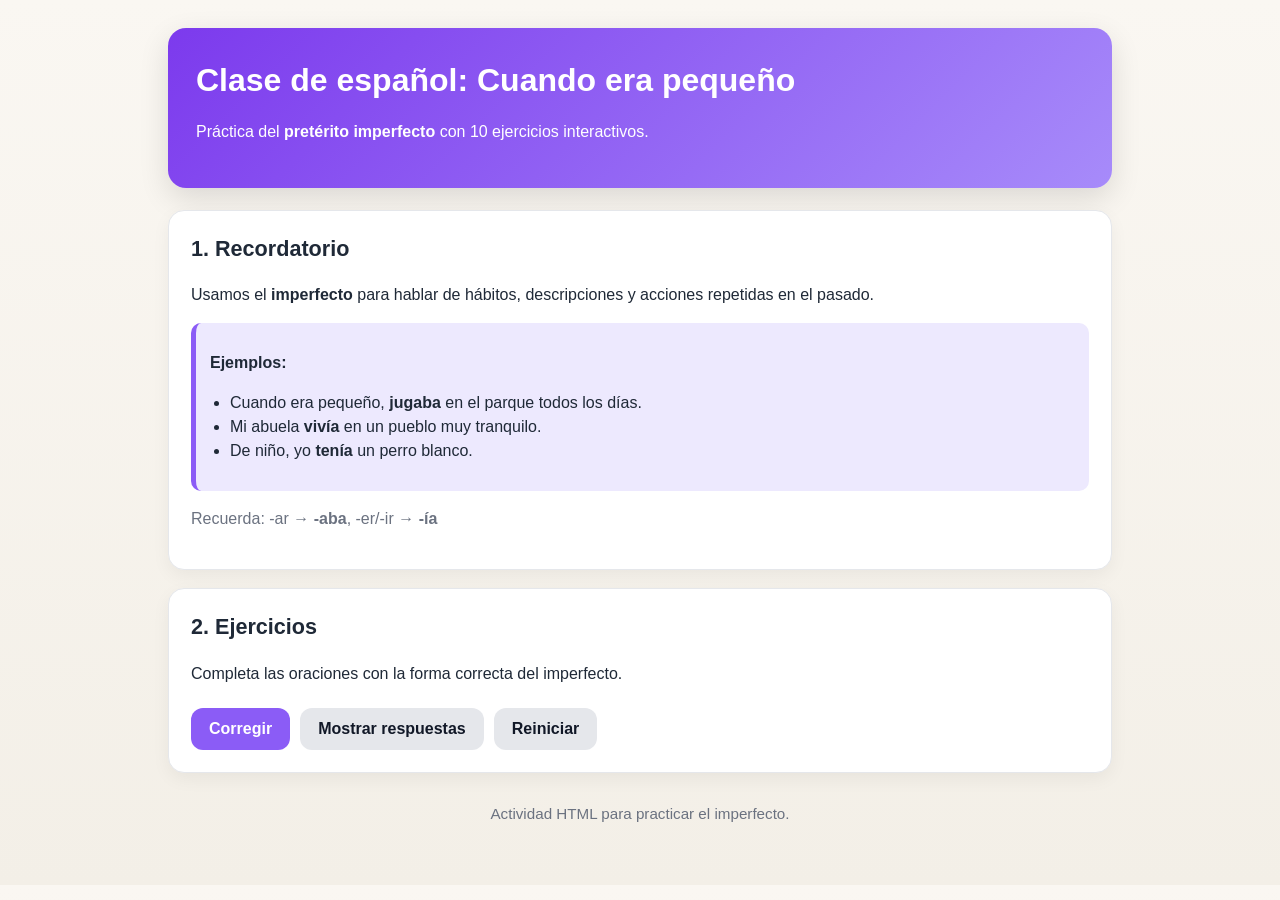
==== antes.html @ d7db4e3a "Create antes.html" ====
<!DOCTYPE html><html lang="es">
<head>
  <meta charset="UTF-8" />
  <meta name="viewport" content="width=device-width, initial-scale=1.0" />
  <title>Clase de español: Cuando era pequeño</title>
  <style>
    :root {
      --bg: #f7f4ef;
      --card: #ffffff;
      --ink: #1f2937;
      --muted: #6b7280;
      --accent: #8b5cf6;
      --accent-2: #ede9fe;
      --ok: #166534;
      --bad: #991b1b;
      --border: #e5e7eb;
    }* { box-sizing: border-box; }

body {
  margin: 0;
  font-family: Arial, Helvetica, sans-serif;
  background: linear-gradient(180deg, #faf7f2 0%, #f3efe7 100%);
  color: var(--ink);
  line-height: 1.5;
}

.wrap {
  max-width: 980px;
  margin: 0 auto;
  padding: 28px 18px 60px;
}

.hero {
  background: linear-gradient(135deg, #7c3aed, #a78bfa);
  color: white;
  padding: 28px;
  border-radius: 18px;
  box-shadow: 0 10px 30px rgba(0,0,0,.12);
  margin-bottom: 22px;
}

h1, h2, h3 { margin-top: 0; }
h1 { font-size: 2rem; margin-bottom: 8px; }
h2 { font-size: 1.35rem; }

.card {
  background: var(--card);
  border: 1px solid var(--border);
  border-radius: 16px;
  padding: 22px;
  margin-bottom: 18px;
  box-shadow: 0 6px 18px rgba(0,0,0,.05);
}

.example {
  background: var(--accent-2);
  border-left: 5px solid var(--accent);
  padding: 12px 14px;
  border-radius: 10px;
  margin: 12px 0;
}

.muted { color: var(--muted); }

.exercise {
  padding: 16px;
  border: 1px solid var(--border);
  border-radius: 14px;
  margin-bottom: 14px;
  background: #fcfcfd;
}

label {
  display: block;
  margin-bottom: 8px;
  font-weight: bold;
}

input[type="text"] {
  width: 100%;
  padding: 12px;
  border: 1px solid #cbd5e1;
  border-radius: 10px;
  font-size: 1rem;
}

.actions {
  display: flex;
  flex-wrap: wrap;
  gap: 10px;
  margin-top: 22px;
}

button {
  border: none;
  border-radius: 12px;
  padding: 12px 18px;
  font-size: 1rem;
  cursor: pointer;
  font-weight: bold;
}

.primary {
  background: var(--accent);
  color: white;
}

.secondary {
  background: #e5e7eb;
  color: #111827;
}

.result {
  margin-top: 8px;
  font-size: 0.95rem;
  font-weight: bold;
  min-height: 1.2em;
}

.correct { color: var(--ok); }
.incorrect { color: var(--bad); }

.score {
  font-size: 1.15rem;
  font-weight: bold;
  margin-top: 18px;
  padding: 14px;
  border-radius: 12px;
  background: #f3f4f6;
}

ul { padding-left: 20px; }

footer {
  text-align: center;
  color: var(--muted);
  margin-top: 30px;
  font-size: 0.95rem;
}

  </style>
</head>
<body>
  <div class="wrap">
    <section class="hero">
      <h1>Clase de español: Cuando era pequeño</h1>
      <p>Práctica del <strong>pretérito imperfecto</strong> con 10 ejercicios interactivos.</p>
    </section><section class="card">
  <h2>1. Recordatorio</h2>
  <p>Usamos el <strong>imperfecto</strong> para hablar de hábitos, descripciones y acciones repetidas en el pasado.</p>
  <div class="example">
    <p><strong>Ejemplos:</strong></p>
    <ul>
      <li>Cuando era pequeño, <strong>jugaba</strong> en el parque todos los días.</li>
      <li>Mi abuela <strong>vivía</strong> en un pueblo muy tranquilo.</li>
      <li>De niño, yo <strong>tenía</strong> un perro blanco.</li>
    </ul>
  </div>
  <p class="muted">Recuerda: -ar → <strong>-aba</strong>, -er/-ir → <strong>-ía</strong></p>
</section>

<section class="card">
  <h2>2. Ejercicios</h2>
  <p>Completa las oraciones con la forma correcta del imperfecto.</p>

  <div id="exercises"></div>

  <div class="actions">
    <button class="primary" onclick="corregir()">Corregir</button>
    <button class="secondary" onclick="mostrarRespuestas()">Mostrar respuestas</button>
    <button class="secondary" onclick="reiniciar()">Reiniciar</button>
  </div>

  <div id="score" class="score" style="display:none;"></div>
</section>

<footer>
  Actividad HTML para practicar el imperfecto.
</footer>
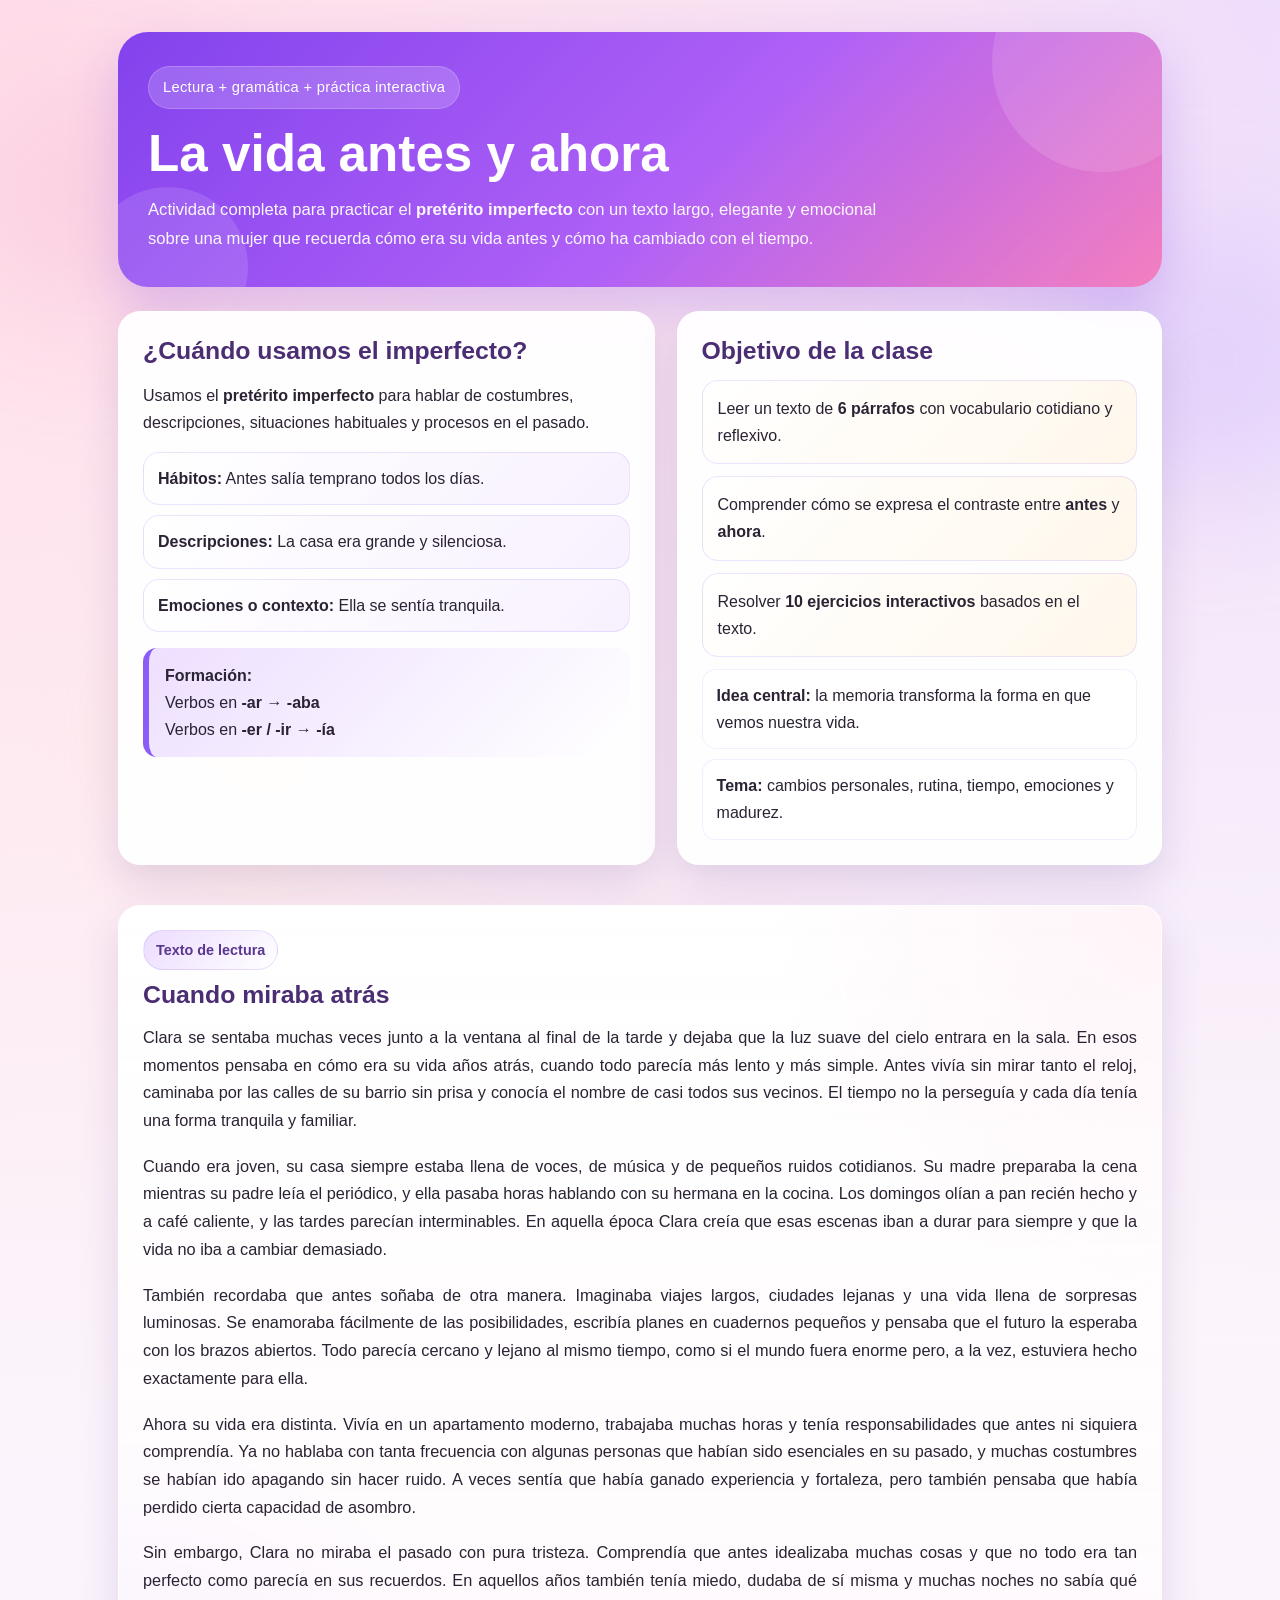
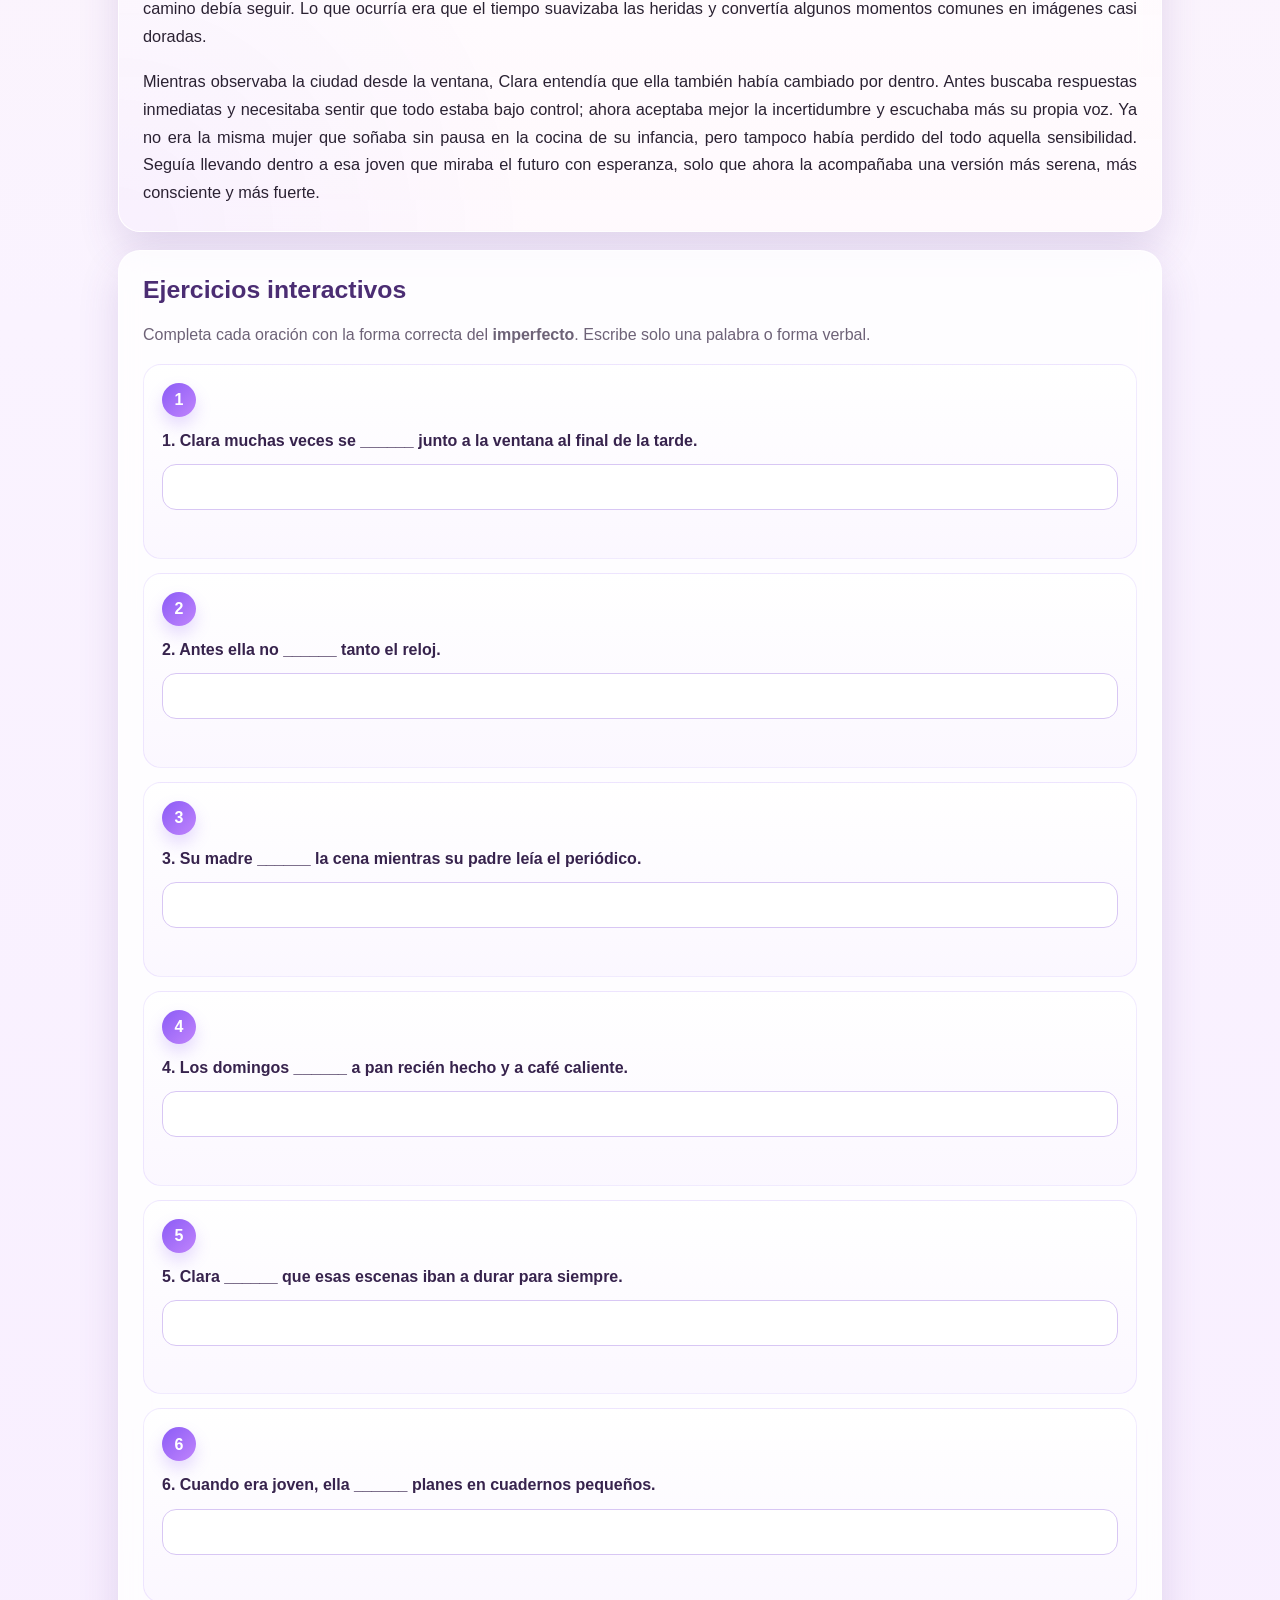
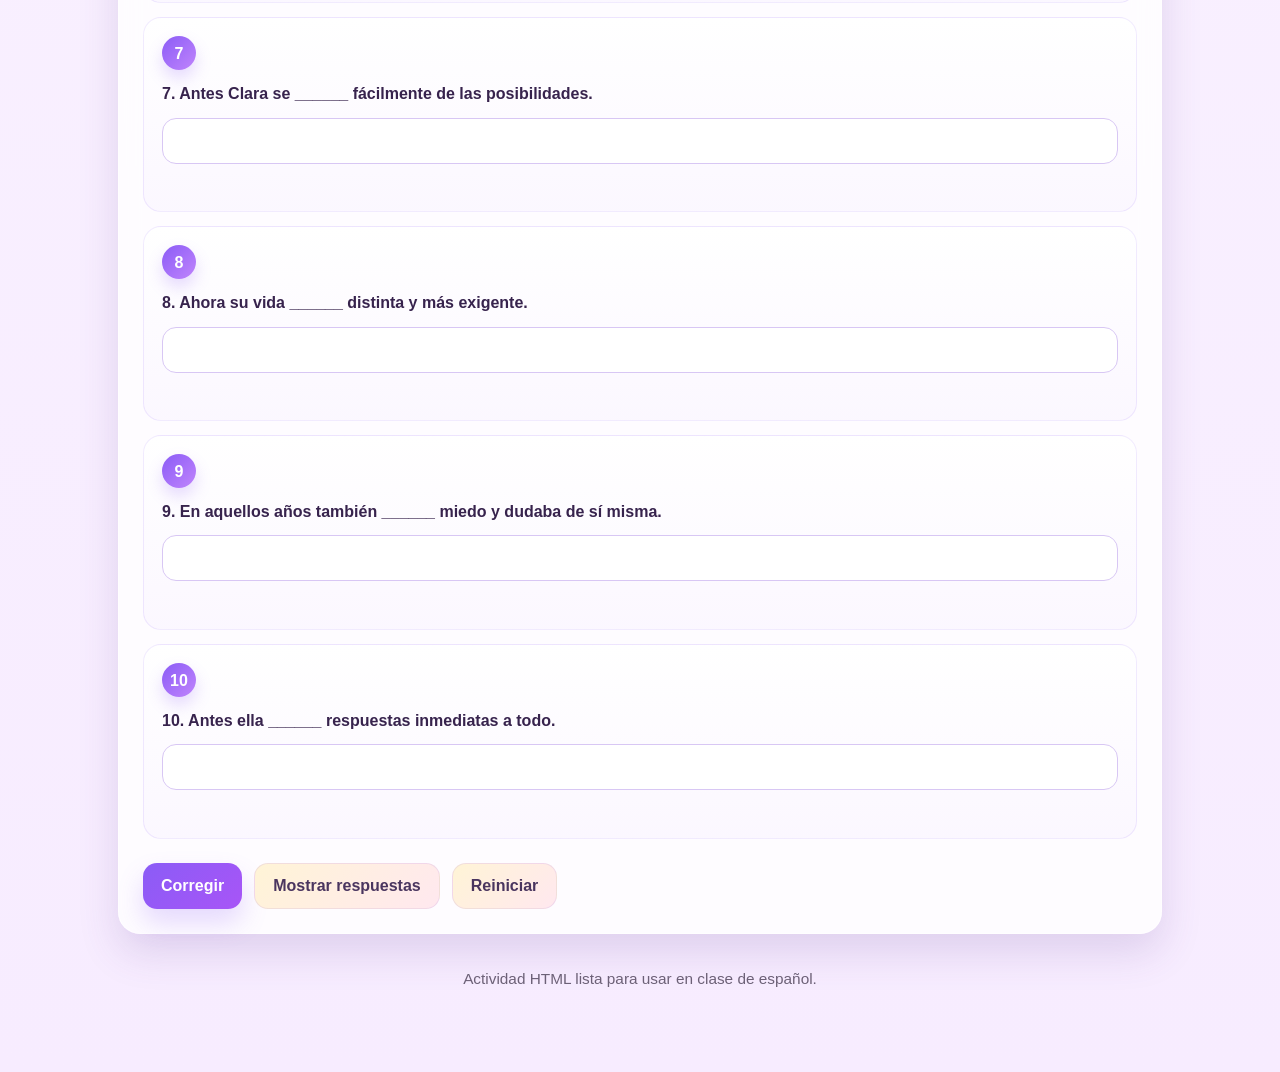
==== commit 35b73e20: "Update antes.html" ====
--- a/antes.html
+++ b/antes.html
@@ -1,179 +1,692 @@
-<!DOCTYPE html><html lang="es">
+<!DOCTYPE html>
+<html lang="es">
 <head>
   <meta charset="UTF-8" />
   <meta name="viewport" content="width=device-width, initial-scale=1.0" />
-  <title>Clase de español: Cuando era pequeño</title>
+  <title>Clase de español: La vida antes y ahora</title>
   <style>
     :root {
-      --bg: #f7f4ef;
-      --card: #ffffff;
-      --ink: #1f2937;
-      --muted: #6b7280;
+      --bg-1: #fff8f3;
+      --bg-2: #f7ecff;
+      --card: rgba(255,255,255,0.82);
+      --card-strong: rgba(255,255,255,0.94);
+      --ink: #2b2233;
+      --muted: #6d6277;
       --accent: #8b5cf6;
-      --accent-2: #ede9fe;
+      --accent-2: #ecdcff;
+      --accent-3: #ffd9e8;
+      --accent-4: #fff1c7;
       --ok: #166534;
       --bad: #991b1b;
-      --border: #e5e7eb;
-    }* { box-sizing: border-box; }
-
-body {
-  margin: 0;
-  font-family: Arial, Helvetica, sans-serif;
-  background: linear-gradient(180deg, #faf7f2 0%, #f3efe7 100%);
-  color: var(--ink);
-  line-height: 1.5;
-}
-
-.wrap {
-  max-width: 980px;
-  margin: 0 auto;
-  padding: 28px 18px 60px;
-}
-
-.hero {
-  background: linear-gradient(135deg, #7c3aed, #a78bfa);
-  color: white;
-  padding: 28px;
-  border-radius: 18px;
-  box-shadow: 0 10px 30px rgba(0,0,0,.12);
-  margin-bottom: 22px;
-}
-
-h1, h2, h3 { margin-top: 0; }
-h1 { font-size: 2rem; margin-bottom: 8px; }
-h2 { font-size: 1.35rem; }
-
-.card {
-  background: var(--card);
-  border: 1px solid var(--border);
-  border-radius: 16px;
-  padding: 22px;
-  margin-bottom: 18px;
-  box-shadow: 0 6px 18px rgba(0,0,0,.05);
-}
-
-.example {
-  background: var(--accent-2);
-  border-left: 5px solid var(--accent);
-  padding: 12px 14px;
-  border-radius: 10px;
-  margin: 12px 0;
-}
-
-.muted { color: var(--muted); }
-
-.exercise {
-  padding: 16px;
-  border: 1px solid var(--border);
-  border-radius: 14px;
-  margin-bottom: 14px;
-  background: #fcfcfd;
-}
-
-label {
-  display: block;
-  margin-bottom: 8px;
-  font-weight: bold;
-}
-
-input[type="text"] {
-  width: 100%;
-  padding: 12px;
-  border: 1px solid #cbd5e1;
-  border-radius: 10px;
-  font-size: 1rem;
-}
-
-.actions {
-  display: flex;
-  flex-wrap: wrap;
-  gap: 10px;
-  margin-top: 22px;
-}
-
-button {
-  border: none;
-  border-radius: 12px;
-  padding: 12px 18px;
-  font-size: 1rem;
-  cursor: pointer;
-  font-weight: bold;
-}
-
-.primary {
-  background: var(--accent);
-  color: white;
-}
-
-.secondary {
-  background: #e5e7eb;
-  color: #111827;
-}
-
-.result {
-  margin-top: 8px;
-  font-size: 0.95rem;
-  font-weight: bold;
-  min-height: 1.2em;
-}
-
-.correct { color: var(--ok); }
-.incorrect { color: var(--bad); }
-
-.score {
-  font-size: 1.15rem;
-  font-weight: bold;
-  margin-top: 18px;
-  padding: 14px;
-  border-radius: 12px;
-  background: #f3f4f6;
-}
-
-ul { padding-left: 20px; }
-
-footer {
-  text-align: center;
-  color: var(--muted);
-  margin-top: 30px;
-  font-size: 0.95rem;
-}
-
+      --border: rgba(139,92,246,0.16);
+      --shadow: 0 18px 40px rgba(91, 55, 144, 0.16);
+      --radius: 22px;
+    }
+
+    * {
+      box-sizing: border-box;
+    }
+
+    html {
+      scroll-behavior: smooth;
+    }
+
+    body {
+      margin: 0;
+      font-family: "Segoe UI", Arial, sans-serif;
+      color: var(--ink);
+      background:
+        radial-gradient(circle at top left, rgba(255, 217, 232, 0.9), transparent 32%),
+        radial-gradient(circle at top right, rgba(236, 220, 255, 0.95), transparent 30%),
+        linear-gradient(180deg, var(--bg-1) 0%, #faf3ff 45%, var(--bg-2) 100%);
+      line-height: 1.7;
+    }
+
+    .decor {
+      position: fixed;
+      inset: 0;
+      pointer-events: none;
+      overflow: hidden;
+      z-index: 0;
+    }
+
+    .blur {
+      position: absolute;
+      border-radius: 50%;
+      filter: blur(60px);
+      opacity: 0.35;
+    }
+
+    .blur.one {
+      width: 240px;
+      height: 240px;
+      background: #f7b7d2;
+      top: 80px;
+      left: -40px;
+    }
+
+    .blur.two {
+      width: 280px;
+      height: 280px;
+      background: #cab5ff;
+      top: 220px;
+      right: -70px;
+    }
+
+    .blur.three {
+      width: 220px;
+      height: 220px;
+      background: #ffe7a8;
+      bottom: 50px;
+      left: 12%;
+    }
+
+    .wrap {
+      position: relative;
+      z-index: 1;
+      max-width: 1080px;
+      margin: 0 auto;
+      padding: 32px 18px 70px;
+    }
+
+    .hero {
+      position: relative;
+      overflow: hidden;
+      background:
+        linear-gradient(135deg, rgba(124,58,237,0.95), rgba(168,85,247,0.92) 55%, rgba(244,114,182,0.88));
+      color: #fff;
+      padding: 34px 30px;
+      border-radius: 30px;
+      box-shadow: 0 22px 50px rgba(109, 40, 217, 0.22);
+      margin-bottom: 24px;
+    }
+
+    .hero::before,
+    .hero::after {
+      content: "";
+      position: absolute;
+      border-radius: 50%;
+      background: rgba(255,255,255,0.12);
+    }
+
+    .hero::before {
+      width: 220px;
+      height: 220px;
+      top: -80px;
+      right: -50px;
+    }
+
+    .hero::after {
+      width: 160px;
+      height: 160px;
+      bottom: -60px;
+      left: -30px;
+    }
+
+    .eyebrow {
+      display: inline-block;
+      background: rgba(255,255,255,0.18);
+      border: 1px solid rgba(255,255,255,0.2);
+      padding: 8px 14px;
+      border-radius: 999px;
+      font-size: 0.92rem;
+      letter-spacing: 0.02em;
+      margin-bottom: 14px;
+      backdrop-filter: blur(6px);
+    }
+
+    h1, h2, h3 {
+      margin-top: 0;
+      line-height: 1.2;
+    }
+
+    h1 {
+      font-size: clamp(2rem, 4vw, 3.2rem);
+      margin-bottom: 12px;
+    }
+
+    h2 {
+      font-size: 1.55rem;
+      margin-bottom: 14px;
+      color: #4b2d73;
+    }
+
+    h3 {
+      font-size: 1.1rem;
+      margin-bottom: 10px;
+      color: #5d3e84;
+    }
+
+    .hero p {
+      max-width: 760px;
+      margin: 0;
+      font-size: 1.04rem;
+      color: rgba(255,255,255,0.95);
+    }
+
+    .grid {
+      display: grid;
+      grid-template-columns: 1.05fr 0.95fr;
+      gap: 22px;
+      margin-bottom: 22px;
+    }
+
+    .card {
+      background: var(--card);
+      border: 1px solid rgba(255,255,255,0.65);
+      box-shadow: var(--shadow);
+      backdrop-filter: blur(14px);
+      border-radius: var(--radius);
+      padding: 24px;
+      margin-bottom: 18px;
+    }
+
+    .card.strong {
+      background: var(--card-strong);
+    }
+
+    .intro-list {
+      display: grid;
+      gap: 10px;
+      margin-top: 14px;
+    }
+
+    .intro-item {
+      padding: 12px 14px;
+      border-radius: 16px;
+      background: linear-gradient(135deg, rgba(255,255,255,0.9), rgba(247,240,255,0.92));
+      border: 1px solid var(--border);
+    }
+
+    .example {
+      background: linear-gradient(135deg, rgba(236,220,255,0.9), rgba(255,255,255,0.95));
+      border-left: 6px solid var(--accent);
+      padding: 14px 16px;
+      border-radius: 14px;
+      margin: 16px 0 0;
+    }
+
+    .muted {
+      color: var(--muted);
+    }
+
+    .story-box {
+      position: relative;
+      overflow: hidden;
+      background: linear-gradient(180deg, rgba(255,255,255,0.96), rgba(255,250,253,0.9));
+    }
+
+    .story-box::before {
+      content: "";
+      position: absolute;
+      inset: 0;
+      background:
+        radial-gradient(circle at top right, rgba(255, 217, 232, 0.28), transparent 28%),
+        radial-gradient(circle at bottom left, rgba(236, 220, 255, 0.35), transparent 30%);
+      pointer-events: none;
+    }
+
+    .story-box > * {
+      position: relative;
+      z-index: 1;
+    }
+
+    .story-meta {
+      display: inline-block;
+      margin-bottom: 10px;
+      padding: 7px 12px;
+      border-radius: 999px;
+      background: linear-gradient(135deg, var(--accent-2), #fff);
+      color: #5a3690;
+      font-weight: 700;
+      font-size: 0.9rem;
+      border: 1px solid var(--border);
+    }
+
+    .story-text p {
+      margin: 0 0 18px;
+      text-align: justify;
+      font-size: 1.02rem;
+    }
+
+    .story-text p:last-child {
+      margin-bottom: 0;
+    }
+
+    .exercise {
+      padding: 18px;
+      border: 1px solid rgba(139,92,246,0.12);
+      border-radius: 18px;
+      margin-bottom: 14px;
+      background: linear-gradient(180deg, rgba(255,255,255,0.95), rgba(251,247,255,0.95));
+      transition: transform 0.2s ease, box-shadow 0.2s ease;
+    }
+
+    .exercise:hover {
+      transform: translateY(-2px);
+      box-shadow: 0 12px 24px rgba(100, 72, 142, 0.08);
+    }
+
+    .exercise-number {
+      display: inline-flex;
+      align-items: center;
+      justify-content: center;
+      width: 34px;
+      height: 34px;
+      border-radius: 50%;
+      background: linear-gradient(135deg, var(--accent), #c084fc);
+      color: #fff;
+      font-weight: 700;
+      margin-bottom: 10px;
+      box-shadow: 0 8px 16px rgba(139,92,246,0.22);
+    }
+
+    label {
+      display: block;
+      margin-bottom: 10px;
+      font-weight: 700;
+      color: #37234d;
+    }
+
+    input[type="text"] {
+      width: 100%;
+      padding: 13px 14px;
+      border: 1px solid #d8c7f4;
+      border-radius: 14px;
+      font-size: 1rem;
+      outline: none;
+      transition: 0.2s ease;
+      background: #fff;
+      color: var(--ink);
+    }
+
+    input[type="text"]:focus {
+      border-color: var(--accent);
+      box-shadow: 0 0 0 4px rgba(139,92,246,0.12);
+    }
+
+    .actions {
+      display: flex;
+      flex-wrap: wrap;
+      gap: 12px;
+      margin-top: 24px;
+    }
+
+    button {
+      border: none;
+      border-radius: 14px;
+      padding: 13px 18px;
+      font-size: 1rem;
+      cursor: pointer;
+      font-weight: 700;
+      transition: transform 0.18s ease, opacity 0.18s ease, box-shadow 0.18s ease;
+    }
+
+    button:hover {
+      transform: translateY(-1px);
+    }
+
+    .primary {
+      background: linear-gradient(135deg, #8b5cf6, #a855f7);
+      color: white;
+      box-shadow: 0 14px 26px rgba(139,92,246,0.22);
+    }
+
+    .secondary {
+      background: linear-gradient(135deg, #fff4d6, #ffe8ef);
+      color: #4a355f;
+      border: 1px solid rgba(175, 131, 217, 0.18);
+    }
+
+    .result {
+      margin-top: 10px;
+      font-size: 0.95rem;
+      font-weight: 700;
+      min-height: 1.3em;
+    }
+
+    .correct {
+      color: var(--ok);
+    }
+
+    .incorrect {
+      color: var(--bad);
+    }
+
+    .score {
+      font-size: 1.1rem;
+      font-weight: 700;
+      margin-top: 18px;
+      padding: 16px 18px;
+      border-radius: 16px;
+      background: linear-gradient(135deg, #f8f4ff, #fff7e6);
+      border: 1px solid rgba(139,92,246,0.14);
+      color: #4b2d73;
+    }
+
+    .tips {
+      display: grid;
+      gap: 12px;
+    }
+
+    .tip {
+      padding: 14px 15px;
+      border-radius: 16px;
+      border: 1px solid var(--border);
+      background: linear-gradient(135deg, rgba(255,255,255,0.94), rgba(255,247,235,0.95));
+    }
+
+    .legend {
+      display: grid;
+      gap: 10px;
+      margin-top: 12px;
+    }
+
+    .legend div {
+      padding: 12px 14px;
+      border-radius: 14px;
+      background: rgba(255,255,255,0.72);
+      border: 1px solid rgba(139,92,246,0.1);
+    }
+
+    footer {
+      text-align: center;
+      color: var(--muted);
+      margin-top: 32px;
+      font-size: 0.96rem;
+      padding-bottom: 10px;
+    }
+
+    @media (max-width: 860px) {
+      .grid {
+        grid-template-columns: 1fr;
+      }
+
+      .hero {
+        padding: 28px 22px;
+      }
+
+      .card {
+        padding: 20px;
+      }
+
+      h2 {
+        font-size: 1.35rem;
+      }
+    }
+
+    @media (max-width: 520px) {
+      .wrap {
+        padding: 20px 14px 50px;
+      }
+
+      h1 {
+        font-size: 1.85rem;
+      }
+
+      button {
+        width: 100%;
+      }
+
+      .actions {
+        flex-direction: column;
+      }
+    }
   </style>
 </head>
 <body>
+  <div class="decor">
+    <div class="blur one"></div>
+    <div class="blur two"></div>
+    <div class="blur three"></div>
+  </div>
+
   <div class="wrap">
     <section class="hero">
-      <h1>Clase de español: Cuando era pequeño</h1>
-      <p>Práctica del <strong>pretérito imperfecto</strong> con 10 ejercicios interactivos.</p>
-    </section><section class="card">
-  <h2>1. Recordatorio</h2>
-  <p>Usamos el <strong>imperfecto</strong> para hablar de hábitos, descripciones y acciones repetidas en el pasado.</p>
-  <div class="example">
-    <p><strong>Ejemplos:</strong></p>
-    <ul>
-      <li>Cuando era pequeño, <strong>jugaba</strong> en el parque todos los días.</li>
-      <li>Mi abuela <strong>vivía</strong> en un pueblo muy tranquilo.</li>
-      <li>De niño, yo <strong>tenía</strong> un perro blanco.</li>
-    </ul>
+      <div class="eyebrow">Lectura + gramática + práctica interactiva</div>
+      <h1>La vida antes y ahora</h1>
+      <p>
+        Actividad completa para practicar el <strong>pretérito imperfecto</strong> con un texto largo,
+        elegante y emocional sobre una mujer que recuerda cómo era su vida antes y cómo ha cambiado con el tiempo.
+      </p>
+    </section>
+
+    <section class="grid">
+      <div class="card strong">
+        <h2>¿Cuándo usamos el imperfecto?</h2>
+        <p>
+          Usamos el <strong>pretérito imperfecto</strong> para hablar de costumbres, descripciones,
+          situaciones habituales y procesos en el pasado.
+        </p>
+
+        <div class="intro-list">
+          <div class="intro-item"><strong>Hábitos:</strong> Antes salía temprano todos los días.</div>
+          <div class="intro-item"><strong>Descripciones:</strong> La casa era grande y silenciosa.</div>
+          <div class="intro-item"><strong>Emociones o contexto:</strong> Ella se sentía tranquila.</div>
+        </div>
+
+        <div class="example">
+          <strong>Formación:</strong><br />
+          Verbos en <strong>-ar</strong> → <strong>-aba</strong><br />
+          Verbos en <strong>-er / -ir</strong> → <strong>-ía</strong>
+        </div>
+      </div>
+
+      <div class="card strong">
+        <h2>Objetivo de la clase</h2>
+        <div class="tips">
+          <div class="tip">
+            Leer un texto de <strong>6 párrafos</strong> con vocabulario cotidiano y reflexivo.
+          </div>
+          <div class="tip">
+            Comprender cómo se expresa el contraste entre <strong>antes</strong> y <strong>ahora</strong>.
+          </div>
+          <div class="tip">
+            Resolver <strong>10 ejercicios interactivos</strong> basados en el texto.
+          </div>
+        </div>
+
+        <div class="legend">
+          <div><strong>Idea central:</strong> la memoria transforma la forma en que vemos nuestra vida.</div>
+          <div><strong>Tema:</strong> cambios personales, rutina, tiempo, emociones y madurez.</div>
+        </div>
+      </div>
+    </section>
+
+    <section class="card story-box">
+      <div class="story-meta">Texto de lectura</div>
+      <h2>Cuando miraba atrás</h2>
+
+      <div class="story-text">
+        <p>
+          Clara se sentaba muchas veces junto a la ventana al final de la tarde y dejaba que la luz suave del cielo
+          entrara en la sala. En esos momentos pensaba en cómo era su vida años atrás, cuando todo parecía más lento
+          y más simple. Antes vivía sin mirar tanto el reloj, caminaba por las calles de su barrio sin prisa y conocía
+          el nombre de casi todos sus vecinos. El tiempo no la perseguía y cada día tenía una forma tranquila y familiar.
+        </p>
+
+        <p>
+          Cuando era joven, su casa siempre estaba llena de voces, de música y de pequeños ruidos cotidianos.
+          Su madre preparaba la cena mientras su padre leía el periódico, y ella pasaba horas hablando con su hermana
+          en la cocina. Los domingos olían a pan recién hecho y a café caliente, y las tardes parecían interminables.
+          En aquella época Clara creía que esas escenas iban a durar para siempre y que la vida no iba a cambiar demasiado.
+        </p>
+
+        <p>
+          También recordaba que antes soñaba de otra manera. Imaginaba viajes largos, ciudades lejanas y una vida llena
+          de sorpresas luminosas. Se enamoraba fácilmente de las posibilidades, escribía planes en cuadernos pequeños
+          y pensaba que el futuro la esperaba con los brazos abiertos. Todo parecía cercano y lejano al mismo tiempo,
+          como si el mundo fuera enorme pero, a la vez, estuviera hecho exactamente para ella.
+        </p>
+
+        <p>
+          Ahora su vida era distinta. Vivía en un apartamento moderno, trabajaba muchas horas y tenía responsabilidades
+          que antes ni siquiera comprendía. Ya no hablaba con tanta frecuencia con algunas personas que habían sido
+          esenciales en su pasado, y muchas costumbres se habían ido apagando sin hacer ruido. A veces sentía que había
+          ganado experiencia y fortaleza, pero también pensaba que había perdido cierta capacidad de asombro.
+        </p>
+
+        <p>
+          Sin embargo, Clara no miraba el pasado con pura tristeza. Comprendía que antes idealizaba muchas cosas y que
+          no todo era tan perfecto como parecía en sus recuerdos. En aquellos años también tenía miedo, dudaba de sí misma
+          y muchas noches no sabía qué camino debía seguir. Lo que ocurría era que el tiempo suavizaba las heridas
+          y convertía algunos momentos comunes en imágenes casi doradas.
+        </p>
+
+        <p>
+          Mientras observaba la ciudad desde la ventana, Clara entendía que ella también había cambiado por dentro.
+          Antes buscaba respuestas inmediatas y necesitaba sentir que todo estaba bajo control; ahora aceptaba mejor
+          la incertidumbre y escuchaba más su propia voz. Ya no era la misma mujer que soñaba sin pausa en la cocina de
+          su infancia, pero tampoco había perdido del todo aquella sensibilidad. Seguía llevando dentro a esa joven que
+          miraba el futuro con esperanza, solo que ahora la acompañaba una versión más serena, más consciente y más fuerte.
+        </p>
+      </div>
+    </section>
+
+    <section class="card">
+      <h2>Ejercicios interactivos</h2>
+      <p class="muted">
+        Completa cada oración con la forma correcta del <strong>imperfecto</strong>.
+        Escribe solo una palabra o forma verbal.
+      </p>
+
+      <div id="exercises"></div>
+
+      <div class="actions">
+        <button class="primary" onclick="corregir()">Corregir</button>
+        <button class="secondary" onclick="mostrarRespuestas()">Mostrar respuestas</button>
+        <button class="secondary" onclick="reiniciar()">Reiniciar</button>
+      </div>
+
+      <div id="score" class="score" style="display:none;"></div>
+    </section>
+
+    <footer>
+      Actividad HTML lista para usar en clase de español.
+    </footer>
   </div>
-  <p class="muted">Recuerda: -ar → <strong>-aba</strong>, -er/-ir → <strong>-ía</strong></p>
-</section>
-
-<section class="card">
-  <h2>2. Ejercicios</h2>
-  <p>Completa las oraciones con la forma correcta del imperfecto.</p>
-
-  <div id="exercises"></div>
-
-  <div class="actions">
-    <button class="primary" onclick="corregir()">Corregir</button>
-    <button class="secondary" onclick="mostrarRespuestas()">Mostrar respuestas</button>
-    <button class="secondary" onclick="reiniciar()">Reiniciar</button>
-  </div>
-
-  <div id="score" class="score" style="display:none;"></div>
-</section>
-
-<footer>
-  Actividad HTML para practicar el imperfecto.
-</footer>
+
+  <script>
+    const ejercicios = [
+      {
+        pregunta: "1. Clara muchas veces se ______ junto a la ventana al final de la tarde.",
+        respuesta: "sentaba"
+      },
+      {
+        pregunta: "2. Antes ella no ______ tanto el reloj.",
+        respuesta: "miraba"
+      },
+      {
+        pregunta: "3. Su madre ______ la cena mientras su padre leía el periódico.",
+        respuesta: "preparaba"
+      },
+      {
+        pregunta: "4. Los domingos ______ a pan recién hecho y a café caliente.",
+        respuesta: "olían"
+      },
+      {
+        pregunta: "5. Clara ______ que esas escenas iban a durar para siempre.",
+        respuesta: "creía"
+      },
+      {
+        pregunta: "6. Cuando era joven, ella ______ planes en cuadernos pequeños.",
+        respuesta: "escribía"
+      },
+      {
+        pregunta: "7. Antes Clara se ______ fácilmente de las posibilidades.",
+        respuesta: "enamoraba"
+      },
+      {
+        pregunta: "8. Ahora su vida ______ distinta y más exigente.",
+        respuesta: "era"
+      },
+      {
+        pregunta: "9. En aquellos años también ______ miedo y dudaba de sí misma.",
+        respuesta: "tenía"
+      },
+      {
+        pregunta: "10. Antes ella ______ respuestas inmediatas a todo.",
+        respuesta: "buscaba"
+      }
+    ];
+
+    const exercisesContainer = document.getElementById("exercises");
+
+    function crearEjercicios() {
+      exercisesContainer.innerHTML = "";
+
+      ejercicios.forEach((ej, i) => {
+        const div = document.createElement("div");
+        div.className = "exercise";
+        div.innerHTML = `
+          <div class="exercise-number">${i + 1}</div>
+          <label for="q${i}">${ej.pregunta}</label>
+          <input type="text" id="q${i}" autocomplete="off" />
+          <div id="r${i}" class="result"></div>
+        `;
+        exercisesContainer.appendChild(div);
+      });
+    }
+
+    function normalizar(texto) {
+      return texto
+        .trim()
+        .toLowerCase()
+        .normalize("NFD")
+        .replace(/[\u0300-\u036f]/g, "");
+    }
+
+    function corregir() {
+      let correctas = 0;
+
+      ejercicios.forEach((ej, i) => {
+        const input = document.getElementById(`q${i}`);
+        const result = document.getElementById(`r${i}`);
+        const user = normalizar(input.value);
+        const ok = normalizar(ej.respuesta);
+
+        if (user === ok) {
+          result.textContent = "✔ Correcto";
+          result.className = "result correct";
+          correctas++;
+        } else {
+          result.textContent = "✘ Incorrecto";
+          result.className = "result incorrect";
+        }
+      });
+
+      const score = document.getElementById("score");
+      score.style.display = "block";
+      score.innerHTML = `Has acertado <strong>${correctas}</strong> de <strong>${ejercicios.length}</strong> ejercicios.`;
+    }
+
+    function mostrarRespuestas() {
+      ejercicios.forEach((ej, i) => {
+        document.getElementById(`q${i}`).value = ej.respuesta;
+        const result = document.getElementById(`r${i}`);
+        result.textContent = `Respuesta: ${ej.respuesta}`;
+        result.className = "result correct";
+      });
+
+      const score = document.getElementById("score");
+      score.style.display = "block";
+      score.innerHTML = "Ahora puedes leer todas las respuestas correctas y volver a practicar.";
+    }
+
+    function reiniciar() {
+      ejercicios.forEach((ej, i) => {
+        document.getElementById(`q${i}`).value = "";
+        const result = document.getElementById(`r${i}`);
+        result.textContent = "";
+        result.className = "result";
+      });
+
+      const score = document.getElementById("score");
+      score.style.display = "none";
+      score.innerHTML = "";
+    }
+
+    crearEjercicios();
+  </script>
+</body>
+</html>
